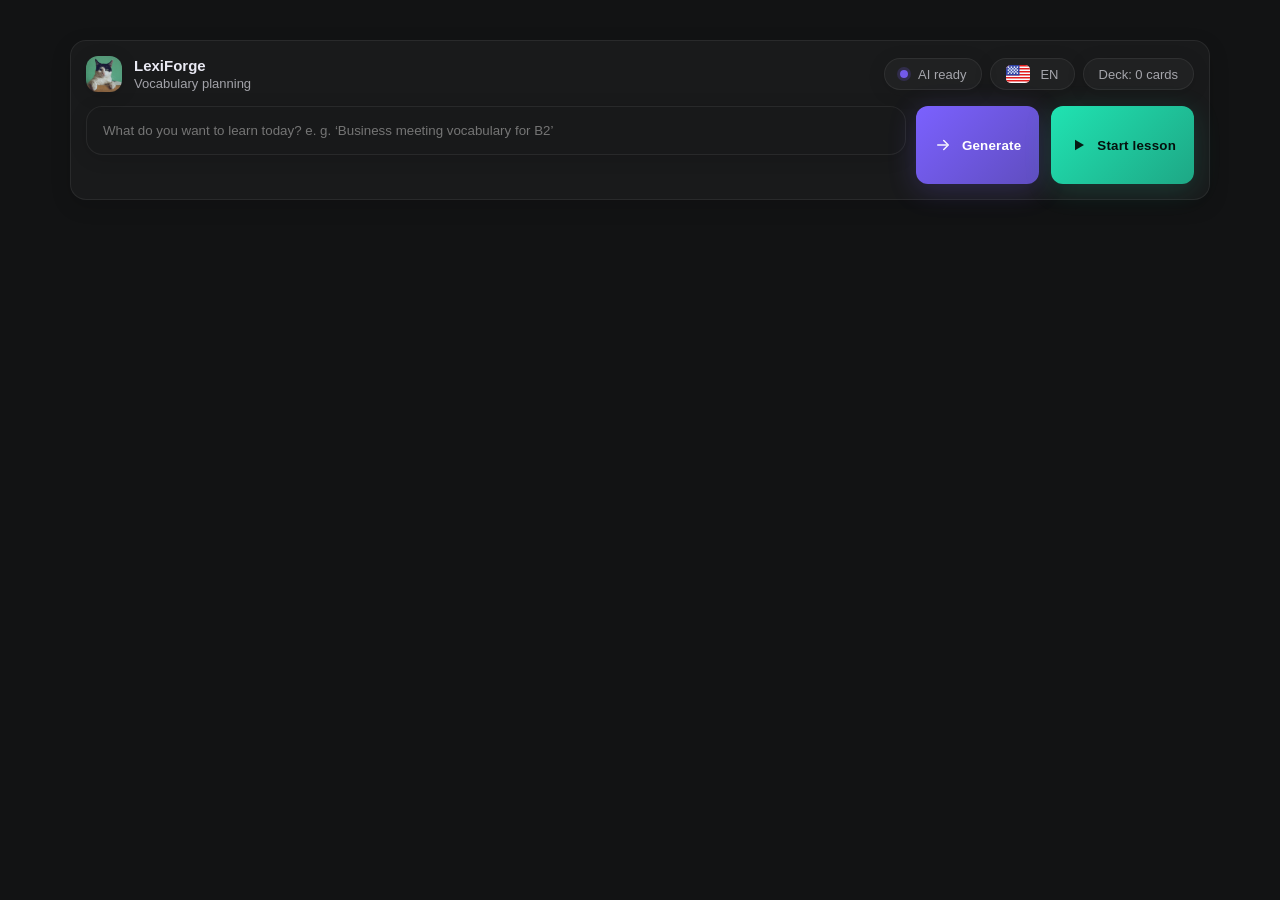
==== UI/vocab_setup/index.html @ dffe1a42 "Improved project structure" ====
<!DOCTYPE html>

<html>
  <head>
    <link href="Inter.ttf" rel="stylesheet">

    <link href="darkscroll.css" rel="stylesheet"></link>
    <link href="topbar.css" rel="stylesheet"></link>
    <link href="general.css" rel="stylesheet"></link>
    <link href="cards.css" rel="stylesheet"></link>
    
    <script src="qrc:///qtwebchannel/qwebchannel.js"></script>
  </head>
  <body>
    <main>
      <div class="topbar">
        <div class="brandrow">
          <div class="brand">
            <img class="logo" src="../logo.jpg">
            <div>
              <p class="header">LexiForge</p>
              <p class="description">Vocabulary planning</p>
            </div>
          </div>
          <div class="status-chips">
            <div class="chip">
              <div class="ai-indicator"></div>
              AI ready
            </div>
            <div class="chip">
              <img class="language-indicator" src="../flagpack/US.svg">
              EN
            </div>
            <div class="chip" id="deck-amount">Deck: 0 cards</div>
          </div>
        </div>
        <div class="prompt-row">
          <div class="prompt-wrap">
            <input class="prompt" placeholder="What do you want to learn today? e. g. ‘Business meeting vocabulary for B2’">
            <div class="hint-wrap">
              <div class="hint" id="hint"></div>
            </div>
          </div>
          <button class="btn btn--go" id="btn-go">
            <svg viewBox="0 0 24 24" fill="none" aria-hidden="true">
              <path d="M5 12h12" stroke="currentColor" stroke-width="2" stroke-linecap="round"></path>
              <path d="M13 6l6 6-6 6" stroke="currentColor" stroke-width="2" stroke-linecap="round" stroke-linejoin="round"></path>
            </svg>
            Generate
          </button>
          <button class="btn btn--start" id="btn-start">
            <svg viewBox="0 0 24 24" fill="none" aria-hidden="true">
              <path d="M8 5v14l12-7-12-7z" fill="currentColor"></path>
            </svg>
            Start lesson
          </button>
        </div>
      </div>
        <div class="cards" id="cards"></div>
    </main>

    <template id="card-template">
      <div class="card">
        <div class="strip"></div>
        <div class="cardTop">
          <div class="word-block">
            <p class="word"></p>
            <p class="transcription"></p>
          </div>
          <div class="action-panel">
            <button class="action-btn">
              <svg viewBox="0 0 24 24" fill="none">
                <path d="M12 20h9" stroke="currentColor" stroke-width="2" stroke-linecap="round"></path>
                <path d="M16.5 3.5a2.1 2.1 0 0 1 3 3L8 18l-4 1 1-4 11.5-11.5z" stroke="currentColor" stroke-width="2" stroke-linecap="round" stroke-linejoin="round"></path>
              </svg>
            </button>
            <button class="action-btn remove-btn">
              <svg viewBox="0 0 24 24" fill="none">
                <path d="M18 6 6 18M6 6l12 12" stroke="currentColor" stroke-width="2" stroke-linecap="round"></path>
              </svg>
            </button>
          </div>
        </div>
        <div class="meta">
          <span class="pill">
            <span class="tag tag--purple"></span>
            unit
          </span>
          <span class="pill">
            <span class="tag tag--green"></span>
            part of speech
          </span>
          <span class="pill">
            <span class="tag tag--amber"></span>
            level
          </span>
        </div>
        <div class="field">
          <p class="field-lable">TRANSLATION</p>
          <p class="field-value translation"></p>
        </div>
        <div class="field">
          <p class="field-lable">MEANING</p>
          <p class="field-value defenition"></p>
        </div>
        <div class="field quote">
          <p class="field-lable">EXAMPLE</p>
          <p class="quote-lable example"></p>
        </div>
      </div>
    </template>

    <script>
      // Global link to Python backend
      let backend = null;

      // Channel initialization
      new QWebChannel(qt.webChannelTransport, function (channel) {
        backend = channel.objects.backend;
      });
    </script>

    <script src="backend-functions.js"></script>
  </body>
</html>
---- UI/vocab_setup/darkscroll.css ----
/* Пример: примените к прокручиваемому контейнеру */
body{
  /* Цвета (можно менять) */
  --sb-track: rgba(255, 255, 255, 0.06);
  --sb-thumb: rgba(255, 255, 255, 0.22);

  /* Firefox */
  scrollbar-width: thin;
  scrollbar-color: var(--sb-thumb) var(--sb-track);
}
---- UI/vocab_setup/topbar.css ----
.topbar {
  flex: 1;
  background: var(--panel);
  border: 1px solid var(--border);
  border-radius: var(--radius-lg);
  padding: 15px;
  box-shadow: var(--main-shadow);
}

.brandrow {
  display: flex;
  justify-content: space-between;
  align-items: center;
  margin-bottom: 14px;
}

.brand {
  display: flex;
  align-items: center;
  gap: 12px
}

.logo {
  height: 36px;
  width: 36px;
  border-radius: 12px;
  box-shadow: var(--inner-shadow);
  object-fit: cover;
}

.header {
  font-size: 15px;
  font-weight: 600;
  color: var(--text);
}

.description {
  margin-top: 2px;
  color: var(--muted);
  font-size: 13px;
}

.status-chips {
  display: flex;
  gap: 8px;
}

.chip {
  padding: 6px 15px;
  border: 1px solid var(--border);
  border-radius: 999px;
  background-color: rgba(255, 255, 255, 0.030);
  box-shadow: var(--inner-shadow);
  color: var(--muted);
  font-size: 13px;
  display: flex;
  align-items: center;
  gap: 10px;
}

.ai-indicator {
  height: 8px;
  width: 8px;
  border-radius: 50%;
  background-color: rgba(123, 97, 255, .9);
  box-shadow: 0 0 0 3px rgba(123, 97, 255, 0.18);
}

.language-indicator {
  height: 18px;
  /* width: 23px; */
  border: none;
  outline: none;
  border-radius: 5px;
}

.prompt-row {
  display: grid;
  grid-template-columns: 1fr auto auto;
  gap: 12px;
}

.prompt {
  width: calc(100% - 32px);
  padding: 16px;
  border-radius: 16px;
  border: 1px solid var(--border);
  background: rgba(0, 0, 0, .03);
  box-shadow: var(--inner-shadow);
  color: var(--text);
  outline: none;
  transition: var(--transition);
}

.prompt:focus {
  border-color: var(--focus-color);
  box-shadow: var(--glow);
}

.hint-wrap {
  overflow: hidden;
  height: 29px;
}

.hint {
  margin-top: 10px;
  color: var(--muted);
  white-space: nowrap;
  width: 20px;
  font-size: 13px;
  /* padding-bottom: 3px; */
}

.btn {
  border: none;
  cursor: pointer;
  /* border: 1px solid var(--border); */
  border-radius: var(--radius-md);
  padding: 14px 18px;
  font-weight: 700;
  letter-spacing: .2px;
  transition: var(--transition);
  display: inline-flex;
  align-items: center;
  gap: 10px;
}

.btn:hover {
  filter: brightness(1.08);
  transform: translateY(-1px);
}

.btn:active {
  filter: brightness(0.94);
  transform: translateY(-0.5px);
}

.btn svg {
  width: 18px;
  height: 18px;
  opacity: .95;
}

.btn--go {
  background: linear-gradient(135deg, rgba(123, 97, 255, 1), rgba(123, 97, 255, .72));
  color: white;
  box-shadow: 0 6px 28px rgba(123, 97, 255, .22);
}

.btn--start {
  background: linear-gradient(135deg, rgba(32, 227, 178, 1), rgba(32, 227, 178, .70));
  color: #05110d;
  box-shadow: 0 6px 28px rgba(32, 227, 178, .16);
}
---- UI/vocab_setup/general.css ----
:root {
  --text: rgb(233, 233, 243);
  --muted: rgba(233, 233, 243, .66);

  --background: #121314;
  --panel: rgba(255, 255, 255, .03);
  --panel-2: rgba(255, 255, 255, .03);
  --focus-color: rgba(123, 97, 255, .55);
  
  --border: rgba(255, 255, 255, 0.07);
  --glow: 0 0 0 1px rgba(123, 97, 255, .25), 0 8px 28px rgba(123, 97, 255, .14);;
  --accent-shadow: 0 6px 33px rgba(0, 0, 0, .25);
  --main-shadow: 0 6px 20px rgba(0, 0, 0, .15);
  --inner-shadow: 0 3px 18px rgba(0, 0, 0, .13);
  
  --transition: .22s cubic-bezier(.2, .8, .2, 1);

  --radius-lg: 16px;
  --radius-md: 12px;
  --radius-sm: 10px;
}

body {
  background-color: var(--background);
  font-family: Roboto, Arial;
  color: var(--text);
  padding: 40px 70px 0 70px;
  margin: 0;
}

p {
  margin: 0;
}

main {
  display: flex;
  justify-content: center;
  flex-direction: column;
  gap: 20px;
}

code {
  display: inline-flex;
  font-family: monospace;
  font-size: 12px;
  color: rgba(231,233,238,.9);
  background: rgba(255,255,255,.06);
  border: 1px solid var(--border);
  padding: 1px 6px;
  border-radius: 999px;
}
---- UI/vocab_setup/cards.css ----
.cards {
  display: grid;
  gap: 23px;
  grid-template-columns: 1fr 1fr;
  justify-content: center;
  align-content: center;
  align-items: center;
  width: 100%;
}

@media (min-width: 1000px) {
    .cards {
        grid-template-columns: 1fr 1fr 1fr;
    }
}

@media (min-width: 1300px) {
    .cards {
        grid-template-columns: 1fr 1fr 1fr 1fr;
    }
}

@media (min-width: 1600px) {
    .cards {
        grid-template-columns: 1fr 1fr 1fr 1fr 1fr;
    }
}

.card {
  position: relative;
  background-color: var(--panel);
  overflow: hidden;
  border: 1px solid var(--border);
  border-radius: var(--radius-lg);
  padding: 16px;
  height: calc(100% - 32px);
  box-shadow: var(--main-shadow);
}

.card:hover {
  border-color: rgba(123,97,255,.35);
  box-shadow: var(--accent-shadow);
}

.strip {
  position: absolute;
  top: 0px;
  bottom: 0px;
  left: 0px;
  width: 3px;
  background: linear-gradient(180deg, rgba(123, 97, 255, .95), rgba(32, 227, 178, .75));
  opacity: .95;
}

.cardTop {
  display: flex;
  justify-content: space-between;
}

.word {
  font-size: 20px;
  font-weight: 600;
  color: var(--text)
}

.transcription {
  font-size: 14px;
  margin-top: 6px;
  /* font-weight: 400; */
  color: var(--muted);
}

.action-panel {
  display: flex;
  gap: 8px;
}

.action-btn {
  border-radius: 12px;
  border: none;
  cursor: pointer;
  transition: var(--transition);
  width: 34px;
  height: 34px;
  border: 1px solid var(--border);
  background: rgba(255, 255, 255, .03);
  color: var(--muted);
}

.action-btn:hover {
  color: var(--text);
  border-color: rgba(255, 255, 255, .14);
  background-color: rgba(255, 255, 255, .06);
  transform: translateY(-0.65px);
}

.action-btn:active {
  color: var(--muted);
  border-color: rgba(255, 255, 255, .09);
  background-color: rgba(255, 255, 255, .04);
  transform: translateY(-0.4px);
}

.action-btn svg {
  width: 18px;
  height: 18px;
  opacity: .95;
}

.meta {
  display: flex;
  flex-wrap: wrap;
  gap: 6px;
  margin-top: 12px;
  margin-bottom: 14px;
}

.pill {
  display: inline-flex;
  padding: 7px 10px;
  font-size: 13px;
  border-radius: 999px;
  gap: 7px;
  border: 1px solid var(--border);
  background: rgba(0, 0, 0, .2);
  color: var(--muted);
  align-items: center;
}

.tag {
  padding: 2px 8px;
  font-size: 13px;
  font-weight: 700;
  border-radius: 999px;
  border: 1px solid var(--border);
  color: var(--text);
}

.tag--purple {
  background: rgba(123, 97, 255, .28);
  border-color: rgba(123, 97, 255, .35);
}

.tag--green {
  background: rgba(32, 227, 178, .20);
  border-color: rgba(32, 227, 178, .30);
}

.tag--amber {
  background: rgba(255, 204, 102, .18);
  border-color: rgba(255, 204, 102, .26);
}

.field {
  border: 1px solid var(--border);
  border-radius: var(--radius-sm);
  padding: 10px 12px;
  background: rgba(0, 0, 0, .17);
  margin-bottom: 10px;
}

.field-lable {
  font-size: 11px;
  letter-spacing: 1.5px;
  margin-bottom: 6px;
  color: var(--muted);
}

.field-value {
  font-size: 17px;
  color: rgba(233, 233, 243, .8);
  font-weight: 700;
}

.quote {
  border-style: dashed;
  background: rgba(255, 255, 255, .02);
}

.quote-lable {
  color: rgba(233, 233, 243, .78);
  font-size: 16px;
}
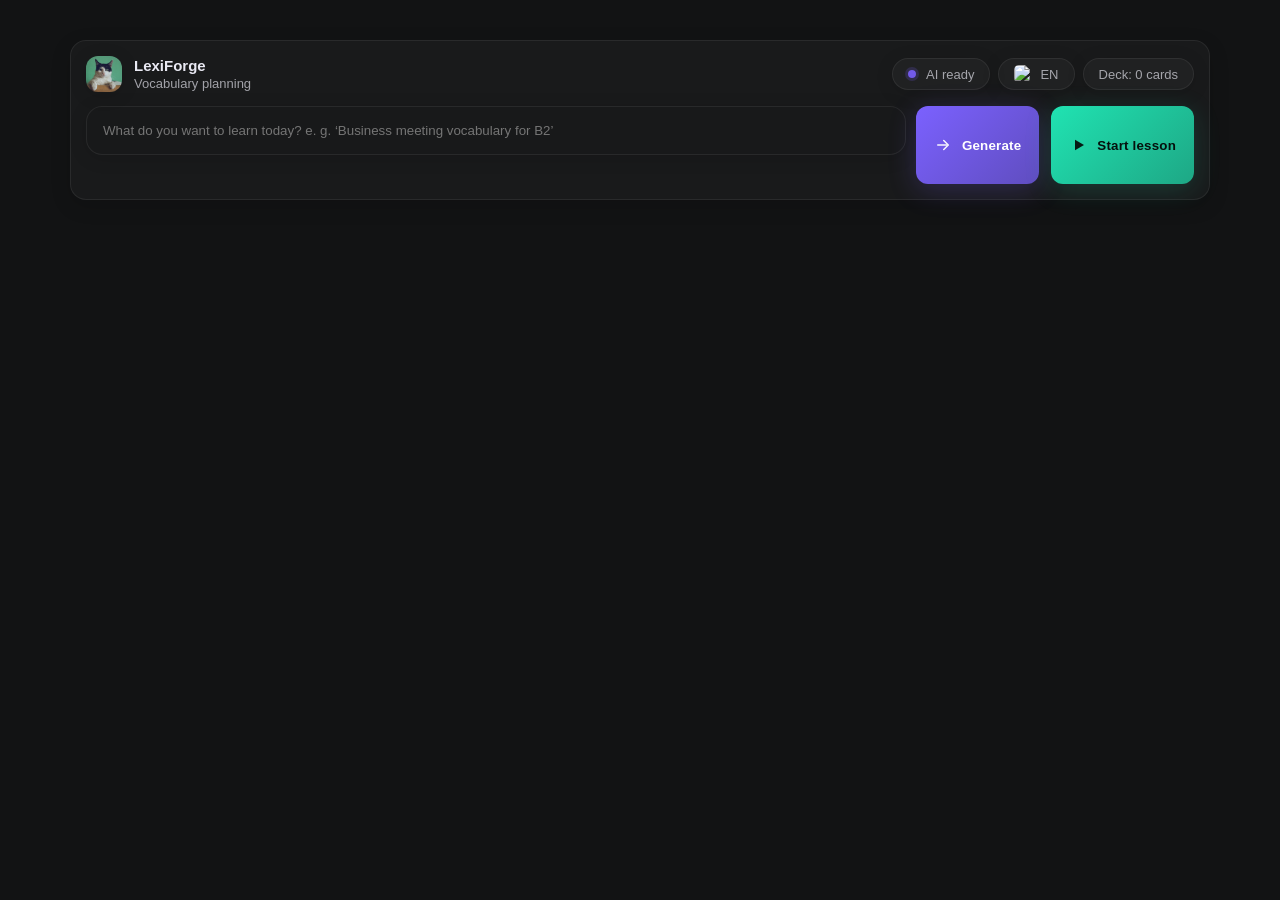
==== commit af4fcf31: "Added card generation with AI" ====
--- a/UI/vocab_setup/index.html
+++ b/UI/vocab_setup/index.html
@@ -28,7 +28,7 @@
               AI ready
             </div>
             <div class="chip">
-              <img class="language-indicator" src="../flagpack/US.svg">
+              <img class="language-indicator" src="../flagpack/us.svg">
               EN
             </div>
             <div class="chip" id="deck-amount">Deck: 0 cards</div>
@@ -36,7 +36,7 @@
         </div>
         <div class="prompt-row">
           <div class="prompt-wrap">
-            <input class="prompt" placeholder="What do you want to learn today? e. g. ‘Business meeting vocabulary for B2’">
+            <input class="prompt" id="prompt" placeholder="What do you want to learn today? e. g. ‘Business meeting vocabulary for B2’">
             <div class="hint-wrap">
               <div class="hint" id="hint"></div>
             </div>
@@ -56,11 +56,15 @@
           </button>
         </div>
       </div>
-        <div class="cards" id="cards"></div>
+      <div class="cards-shell">
+        <div class="cards-scroll">
+          <div class="cards" id="cards"></div>
+        </div>
+      </div>
     </main>
 
     <template id="card-template">
-      <div class="card">
+      <div class="card fade-enter">
         <div class="strip"></div>
         <div class="cardTop">
           <div class="word-block">
@@ -122,4 +126,4 @@
 
     <script src="backend-functions.js"></script>
   </body>
-</html>+</html>
